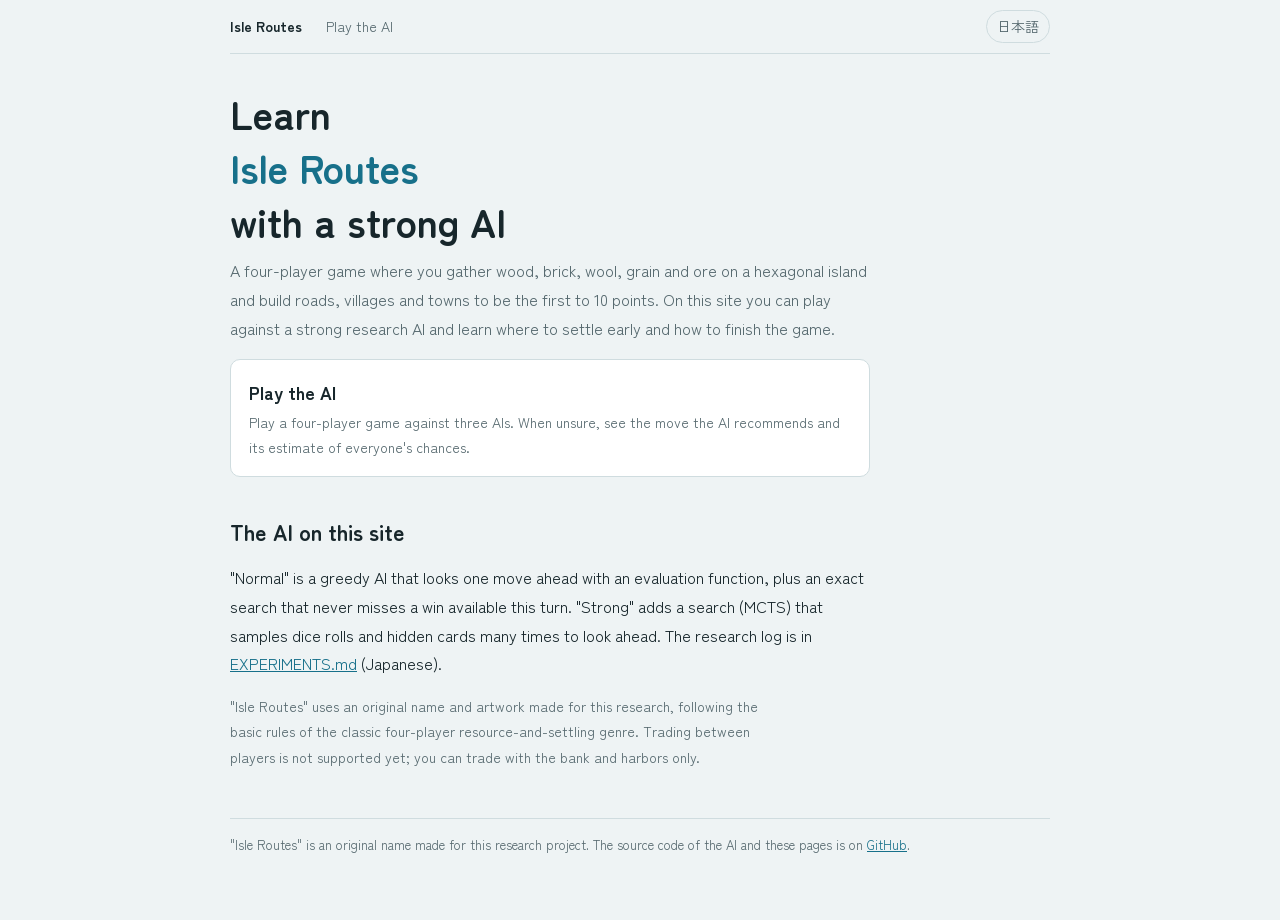
==== docs/index.html @ f7d3d2bc "公開サイトの土台と、ブラウザでAIと対戦できるページ（Pyodide で src/isle をそのまま動かす） Co-Authored-By: Claude Opus 5.5 <noreply@ant" ====
<!doctype html>
<html lang="ja">
<head>
<meta charset="utf-8">
<meta name="viewport" content="width=device-width, initial-scale=1">
<title>島の交易路 ― 強いAIと学ぶ資源と開拓のゲーム</title>
<meta name="description" content="六角形の島で資源を集め、道・村・街を建てて10点を目指す4人ゲーム「島の交易路」。研究中の強いAIと対戦して、序盤の置き方や終盤の決め方を学べます。">
<link rel="preconnect" href="https://fonts.googleapis.com"><link rel="preconnect" href="https://fonts.gstatic.com" crossorigin><link rel="stylesheet" href="https://fonts.googleapis.com/css2?family=Zen+Kaku+Gothic+New:wght@400;500;700&family=Zen+Maru+Gothic:wght@700&display=swap">
<style>:root {
  --bg: #eef3f4; --paper: #ffffff; --ink: #17262b; --muted: #55686e; --line: #cfdcdf;
  --accent: #17708a; --accent-ink: #ffffff; --warm: #b5562d; --soft: #e2eef1;
  --font-display: "Zen Maru Gothic", "Zen Kaku Gothic New", "Hiragino Sans", sans-serif;
  --font-body: "Zen Kaku Gothic New", "Hiragino Sans", "Yu Gothic", "Noto Sans JP", system-ui, sans-serif;
  color-scheme: light;
}
@media (prefers-color-scheme: dark) {
  :root:not([data-theme="light"]) { --bg: #10191c; --paper: #182428; --ink: #e3ecee; --muted: #9db0b5; --line: #2b3b40; --accent: #5cc0d8; --accent-ink: #0d1a1d; --warm: #e58a62; --soft: #1e3036; color-scheme: dark; }
}
:root[data-theme="dark"] { --bg: #10191c; --paper: #182428; --ink: #e3ecee; --muted: #9db0b5; --line: #2b3b40; --accent: #5cc0d8; --accent-ink: #0d1a1d; --warm: #e58a62; --soft: #1e3036; color-scheme: dark; }
* { box-sizing: border-box; }
body { margin: 0; background: var(--bg); color: var(--ink); font-family: var(--font-body); font-size: 16px; line-height: 1.8; padding: 0 16px 64px; }
.wrap { max-width: 820px; margin: 0 auto; }
h1, h2, h3 { font-family: var(--font-display); line-height: 1.35; word-break: auto-phrase; }
h1 { font-size: clamp(28px, 6vw, 40px); margin: 32px 0 8px; }
h2 { font-size: 22px; margin: 40px 0 8px; }
h3 { font-size: 18px; margin: 24px 0 4px; }
a { color: var(--accent); }
p, li { max-width: 40em; }
.lede { color: var(--muted); margin-top: 0; }
.note { font-size: 14px; color: var(--muted); }
.box { background: var(--paper); border: 1px solid var(--line); border-radius: 10px; padding: 14px 18px; margin: 14px 0; }
.lesson { border-left: 4px solid var(--accent); }
.lesson .k { display: inline-block; font-weight: 700; color: var(--accent); margin-right: 6px; }
table { border-collapse: collapse; font-size: 15px; }
th, td { border-bottom: 1px solid var(--line); padding: 6px 10px; text-align: left; }
.scroll { overflow-x: auto; }
nav.site { display: flex; flex-wrap: wrap; gap: 4px 6px; align-items: center; padding: 10px 0; border-bottom: 1px solid var(--line); font-size: 14px; }
nav.site .home { font-weight: 700; margin-right: 8px; color: var(--ink); text-decoration: none; }
nav.site a.p { color: var(--muted); text-decoration: none; padding: 3px 10px; border-radius: 999px; }
nav.site a.p:hover, nav.site a.p:focus-visible { color: var(--ink); background: var(--paper); outline: none; }
nav.site a.p[aria-current="page"] { color: var(--accent-ink); background: var(--accent); }
nav.site a.lang { margin-left: auto; border: 1px solid var(--line); }
@media (pointer: coarse), (max-width: 600px) { nav.site a { min-height: 44px; display: inline-flex; align-items: center; } }
footer.site { margin-top: 48px; padding-top: 14px; border-top: 1px solid var(--line); font-size: 13px; color: var(--muted); }
.hero h1 span { color: var(--accent); display: block; }
ol.cards { list-style: none; margin: 16px 0 0; padding: 0; display: grid; gap: 12px; }
ol.cards a { display: grid; gap: 2px; padding: 16px 18px; background: var(--paper); border: 1px solid var(--line); border-radius: 10px; color: var(--ink); text-decoration: none; }
ol.cards a:hover, ol.cards a:focus-visible { border-color: var(--accent); outline: none; }
ol.cards b { font-size: 18px; }
ol.cards small { color: var(--muted); font-size: 14px; }
</style>
<link rel="alternate" hreflang="ja" href="https://satou-aaaaa.github.io/isle-routes-research/"><link rel="alternate" hreflang="en" href="https://satou-aaaaa.github.io/isle-routes-research/en/"><link rel="alternate" hreflang="x-default" href="https://satou-aaaaa.github.io/isle-routes-research/en/">
<script>(function(){var K="site-lang",cur="ja",alt="en/index.html",s=null;try{s=localStorage.getItem(K)}catch(e){}if(!/bot|crawl|spider|slurp|lighthouse/i.test(navigator.userAgent)){var l=(navigator.languages&&navigator.languages[0])||navigator.language||'';var want=s||(/^ja\b/i.test(l)?'ja':'en');if(want!==cur){location.replace(alt+location.search+location.hash);return}}document.addEventListener('click',function(e){var a=e.target.closest&&e.target.closest('a[data-lang]');if(a)try{localStorage.setItem(K,a.getAttribute('data-lang'))}catch(e){}})})();</script>
</head>
<body>
<div class="wrap">
<nav class="site" aria-label="サイト内のページ"><a class="home" href="index.html">島の交易路</a><a class="p" href="play.html">AIと対戦</a><a class="p lang" href="en/index.html" hreflang="en" lang="en" data-lang="en" title="Switch to English">English</a></nav>
<header class="hero">
  <h1>強いAIと学ぶ<span>島の交易路</span></h1>
  <p class="lede">六角形の島で木材・れんが・羊毛・小麦・鉱石を集め、道・村・街を建てて先に10点を取る4人ゲーム。このサイトでは、研究中の強いAIと対戦しながら、序盤の置き方や終盤の決め方を学べます。</p>
</header>
<ol class="cards">
  <li><a href="play.html"><b>AIと対戦</b><small>AI3人と4人で遊ぶ。迷ったらAIのおすすめの手と、勝ちやすさの見立てを見られます。</small></a></li>
</ol>
<h2>このサイトのAI</h2>
<p>評価関数で1手先を見る「貪欲AI」に、この手番で勝てる筋を全部調べる読み切りを足したものが「ふつう」、サイコロや見えないカードを何通りも引いて先を読む探索（MCTS）が「強い」です。研究の記録は <a href="https://github.com/satou-aaaaa/isle-routes-research/blob/main/docs/EXPERIMENTS.md">EXPERIMENTS.md</a> にあります。</p>
<p class="note">「島の交易路」は、資源を集めて開拓する定番の4人ゲームの基本ルールに沿って作った、この研究のためのオリジナルの名前・絵です。プレイヤーどうしの交換はまだなく、銀行と港との交換だけです。</p>

<footer class="site">「島の交易路」はこの研究のためのオリジナルの名前です。AI とページのソースは <a href="https://github.com/satou-aaaaa/isle-routes-research">GitHub</a> にあります。</footer>
</div>
</body>
</html>
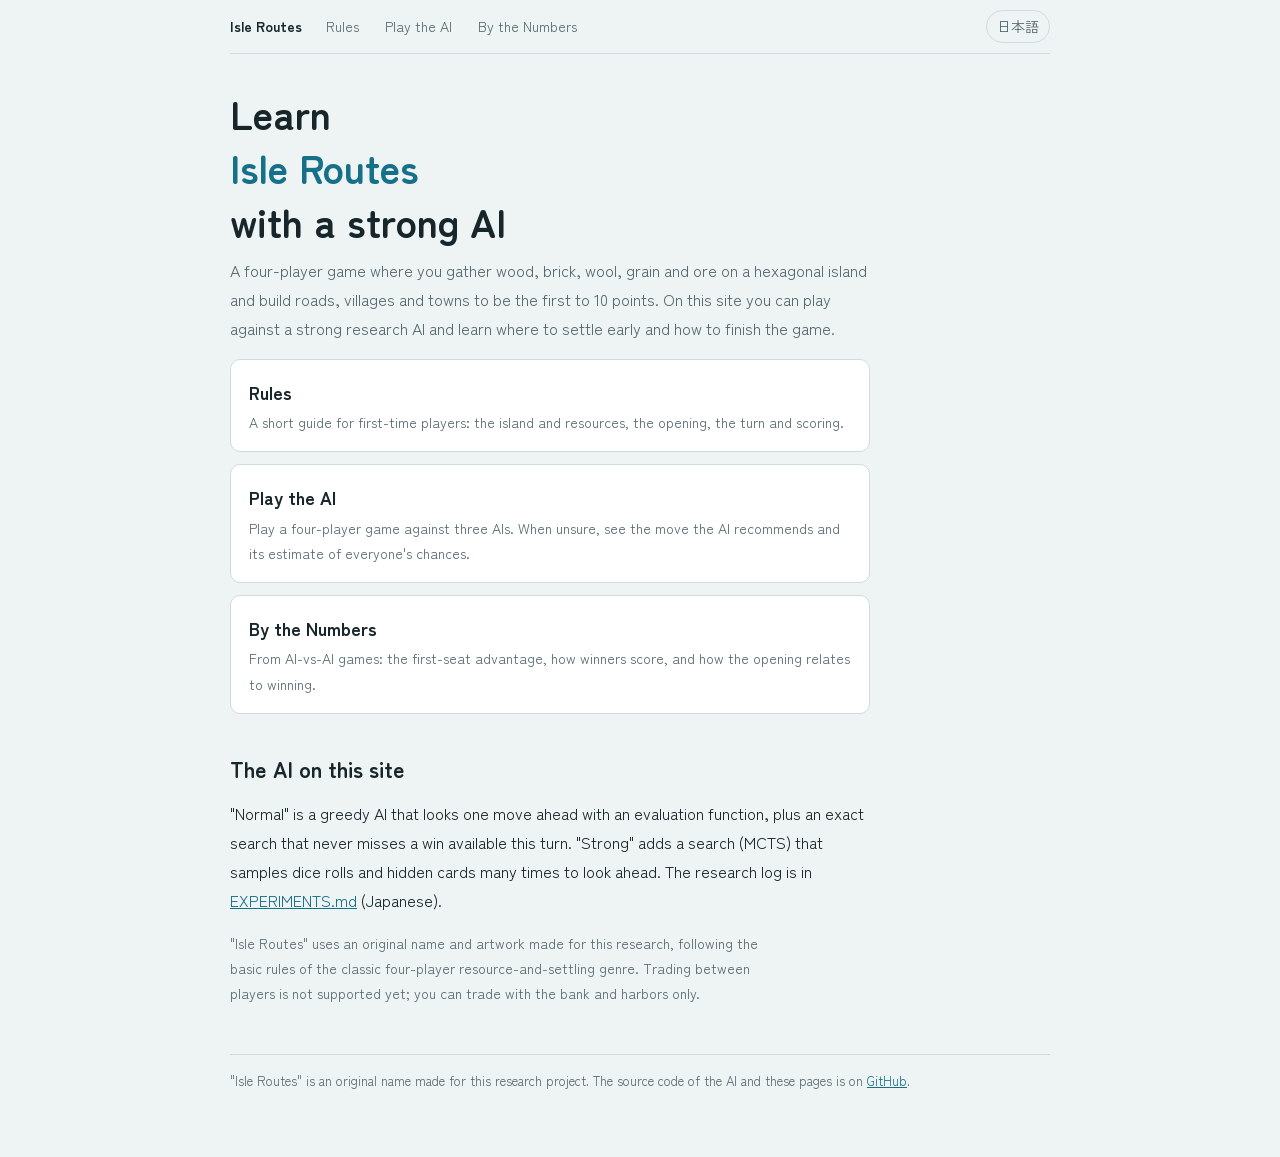
==== commit e4f10a34: "ルール入門とデータページ（AIどうし1万局の集計から本文の数字と学びを組み立てる） Co-Authored-By: Claude Opus 5.5 <noreply@anthropic.com> Cl" ====
--- a/docs/index.html
+++ b/docs/index.html
@@ -54,13 +54,15 @@
 </head>
 <body>
 <div class="wrap">
-<nav class="site" aria-label="サイト内のページ"><a class="home" href="index.html">島の交易路</a><a class="p" href="play.html">AIと対戦</a><a class="p lang" href="en/index.html" hreflang="en" lang="en" data-lang="en" title="Switch to English">English</a></nav>
+<nav class="site" aria-label="サイト内のページ"><a class="home" href="index.html">島の交易路</a><a class="p" href="rules.html">ルール入門</a><a class="p" href="play.html">AIと対戦</a><a class="p" href="stats.html">データで見る</a><a class="p lang" href="en/index.html" hreflang="en" lang="en" data-lang="en" title="Switch to English">English</a></nav>
 <header class="hero">
   <h1>強いAIと学ぶ<span>島の交易路</span></h1>
   <p class="lede">六角形の島で木材・れんが・羊毛・小麦・鉱石を集め、道・村・街を建てて先に10点を取る4人ゲーム。このサイトでは、研究中の強いAIと対戦しながら、序盤の置き方や終盤の決め方を学べます。</p>
 </header>
 <ol class="cards">
+  <li><a href="rules.html"><b>ルール入門</b><small>はじめての人向けに、島と資源・はじめの置き方・手番の流れ・点の数え方を短く。</small></a></li>
   <li><a href="play.html"><b>AIと対戦</b><small>AI3人と4人で遊ぶ。迷ったらAIのおすすめの手と、勝ちやすさの見立てを見られます。</small></a></li>
+  <li><a href="stats.html"><b>データで見る</b><small>AIどうしの対局から、先手の有利さ・勝つ人の点の取り方・はじめの置き方と勝ちやすさを測りました。</small></a></li>
 </ol>
 <h2>このサイトのAI</h2>
 <p>評価関数で1手先を見る「貪欲AI」に、この手番で勝てる筋を全部調べる読み切りを足したものが「ふつう」、サイコロや見えないカードを何通りも引いて先を読む探索（MCTS）が「強い」です。研究の記録は <a href="https://github.com/satou-aaaaa/isle-routes-research/blob/main/docs/EXPERIMENTS.md">EXPERIMENTS.md</a> にあります。</p>
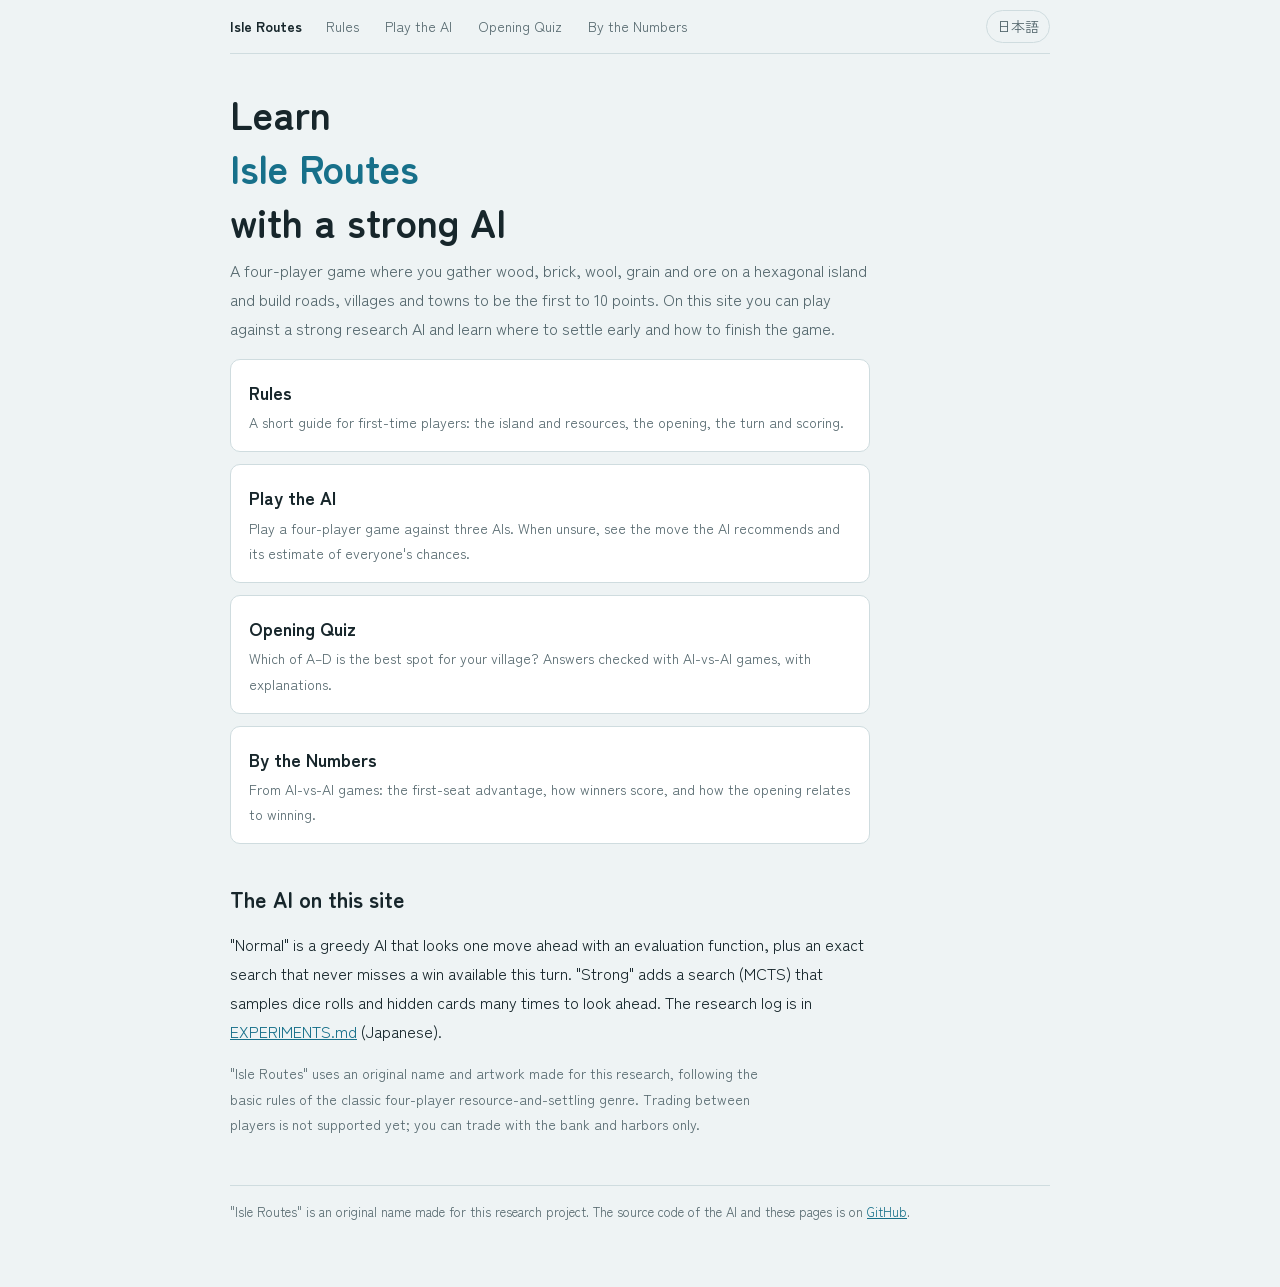
==== commit c2dbe2b2: "初期配置クイズ（候補ごとにAIどうしで200局打って正解を決めた12問、日英） Co-Authored-By: Claude Opus 5.5 <noreply@anthropic.com> Clau" ====
--- a/docs/index.html
+++ b/docs/index.html
@@ -54,7 +54,7 @@
 </head>
 <body>
 <div class="wrap">
-<nav class="site" aria-label="サイト内のページ"><a class="home" href="index.html">島の交易路</a><a class="p" href="rules.html">ルール入門</a><a class="p" href="play.html">AIと対戦</a><a class="p" href="stats.html">データで見る</a><a class="p lang" href="en/index.html" hreflang="en" lang="en" data-lang="en" title="Switch to English">English</a></nav>
+<nav class="site" aria-label="サイト内のページ"><a class="home" href="index.html">島の交易路</a><a class="p" href="rules.html">ルール入門</a><a class="p" href="play.html">AIと対戦</a><a class="p" href="quiz.html">初期配置クイズ</a><a class="p" href="stats.html">データで見る</a><a class="p lang" href="en/index.html" hreflang="en" lang="en" data-lang="en" title="Switch to English">English</a></nav>
 <header class="hero">
   <h1>強いAIと学ぶ<span>島の交易路</span></h1>
   <p class="lede">六角形の島で木材・れんが・羊毛・小麦・鉱石を集め、道・村・街を建てて先に10点を取る4人ゲーム。このサイトでは、研究中の強いAIと対戦しながら、序盤の置き方や終盤の決め方を学べます。</p>
@@ -62,6 +62,7 @@
 <ol class="cards">
   <li><a href="rules.html"><b>ルール入門</b><small>はじめての人向けに、島と資源・はじめの置き方・手番の流れ・点の数え方を短く。</small></a></li>
   <li><a href="play.html"><b>AIと対戦</b><small>AI3人と4人で遊ぶ。迷ったらAIのおすすめの手と、勝ちやすさの見立てを見られます。</small></a></li>
+  <li><a href="quiz.html"><b>初期配置クイズ</b><small>はじめの村をA〜Dのどこに置くと勝ちやすい？ AIどうしの対局で確かめた答えと解説つき。</small></a></li>
   <li><a href="stats.html"><b>データで見る</b><small>AIどうしの対局から、先手の有利さ・勝つ人の点の取り方・はじめの置き方と勝ちやすさを測りました。</small></a></li>
 </ol>
 <h2>このサイトのAI</h2>
